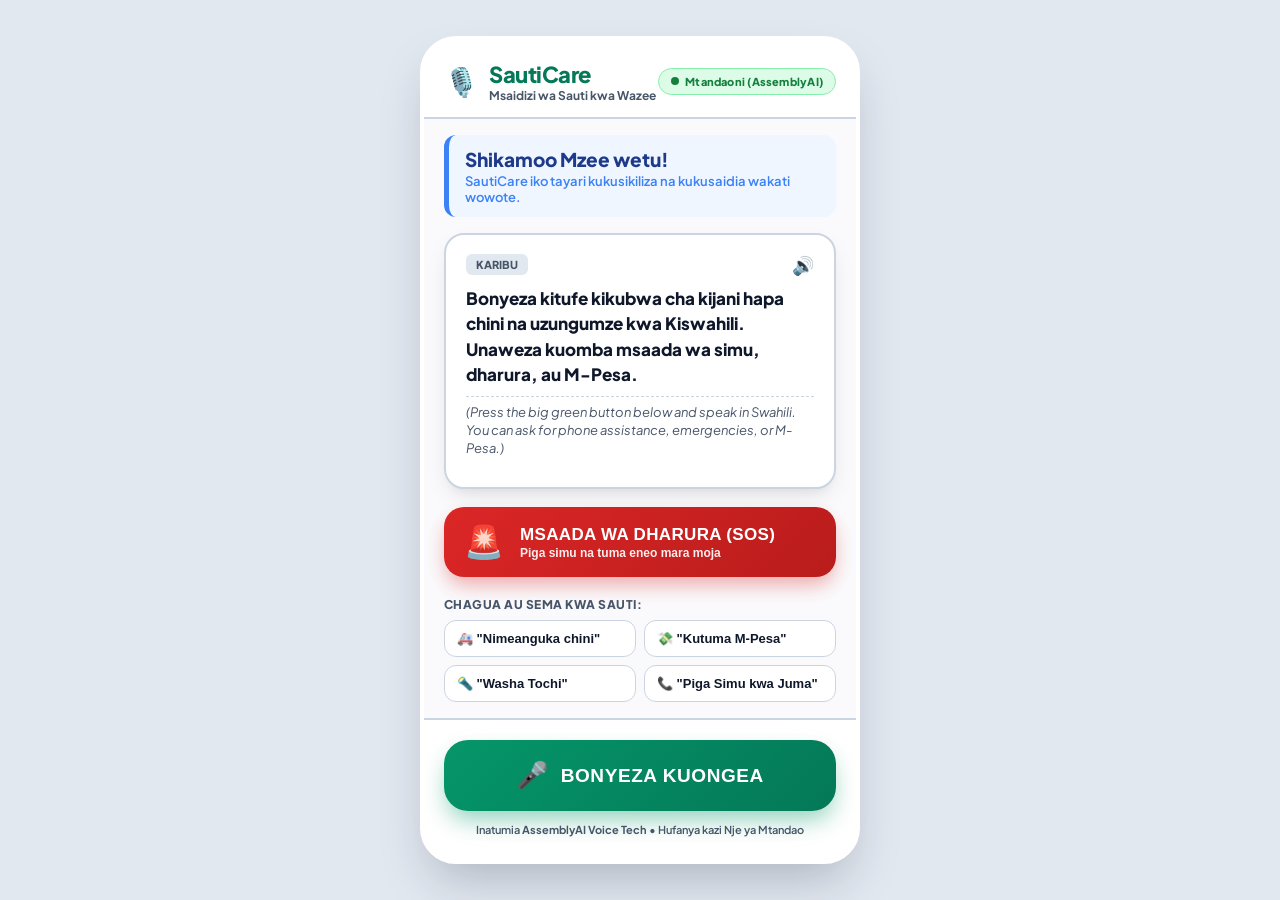
==== static/index.html @ 151bc354 "Initial commit: SautiCare Swahili Voice Assistant for African Elders (AssemblyAI Hackathon)" ====
<!DOCTYPE html>
<html lang="sw">
<head>
  <meta charset="UTF-8">
  <meta name="viewport" content="width=device-width, initial-scale=1.0, maximum-scale=1.0, user-scalable=no">
  <title>SautiCare - Msaidizi wa Wazee wa Sauti (Voice Assistant)</title>
  <link rel="stylesheet" href="/static/style.css">
  <link rel="preconnect" href="https://fonts.googleapis.com">
  <link rel="preconnect" href="https://fonts.gstatic.com" crossorigin>
  <link href="https://fonts.googleapis.com/css2?family=Plus+Jakarta+Sans:wght@500;700;800;900&display=swap" rel="stylesheet">
</head>
<body>
  <div class="phone-frame">
    <!-- Header with Connectivity Indicator -->
    <header class="app-header">
      <div class="brand">
        <span class="brand-icon">🎙️</span>
        <div>
          <h1 class="brand-title">SautiCare</h1>
          <p class="brand-subtitle">Msaidizi wa Sauti kwa Wazee</p>
        </div>
      </div>
      <div id="connectivity-badge" class="status-badge online">
        <span class="status-dot"></span>
        <span id="connectivity-text">Mtandaoni (AssemblyAI)</span>
      </div>
    </header>

    <!-- Main Live Screen Area -->
    <main class="app-content">
      <!-- Greeting / Status Banner -->
      <section class="elder-salutation">
        <h2 id="greeting-title">Shikamoo Mzee wetu!</h2>
        <p id="greeting-sub">SautiCare iko tayari kukusikiliza na kukusaidia wakati wowote.</p>
      </section>

      <!-- Visual Agent Response Card -->
      <section id="response-card" class="response-card welcome-card">
        <div class="card-header">
          <span id="card-badge" class="card-badge">KARIBU</span>
          <span id="speaker-indicator" class="speaker-icon">🔊</span>
        </div>
        <p id="swahili-reply" class="swahili-text">
          Bonyeza kitufe kikubwa cha kijani hapa chini na uzungumze kwa Kiswahili. Unaweza kuomba msaada wa simu, dharura, au M-Pesa.
        </p>
        <p id="english-sub" class="english-subtitle">
          (Press the big green button below and speak in Swahili. You can ask for phone assistance, emergencies, or M-Pesa.)
        </p>
        <div id="action-details" class="action-details"></div>
      </section>

      <!-- One-Tap Emergency Trigger -->
      <section class="emergency-section">
        <button id="btn-emergency-sos" class="btn-sos" aria-label="Bonyeza hapa kwa msaada wa haraka wa dharura">
          <span class="sos-icon">🚨</span>
          <div class="sos-text">
            <strong>MSAADA WA DHARURA (SOS)</strong>
            <small>Piga simu na tuma eneo mara moja</small>
          </div>
        </button>
      </section>

      <!-- Quick Demo Triggers (Designed for Ease of Demonstration) -->
      <section class="quick-scenarios">
        <div class="scenarios-title">Chagua au sema kwa sauti:</div>
        <div class="pills-grid">
          <button class="pill-btn" data-query="Nisaidie, nimeanguka chini naumwa">
            🚑 "Nimeanguka chini"
          </button>
          <button class="pill-btn" data-query="Nataka kutuma pesa kwa M-Pesa">
            💸 "Kutuma M-Pesa"
          </button>
          <button class="pill-btn" data-query="Washa tochi ya simu kuko giza">
            🔦 "Washa Tochi"
          </button>
          <button class="pill-btn" data-query="Piga simu kwa mwanangu Juma">
            📞 "Piga Simu kwa Juma"
          </button>
        </div>
      </section>
    </main>

    <!-- Bottom Giant Voice Control Bar -->
    <footer class="app-footer">
      <div id="waveform" class="waveform-container hidden">
        <div class="bar"></div><div class="bar"></div><div class="bar"></div>
        <div class="bar"></div><div class="bar"></div><div class="bar"></div>
        <div class="bar"></div><div class="bar"></div><div class="bar"></div>
      </div>

      <button id="btn-mic" class="btn-mic" aria-label="Bonyeza kuanza kuongea">
        <span class="mic-icon">🎤</span>
        <span id="mic-label">BONYEZA KUONGEA</span>
      </button>

      <div class="footer-hint">
        Inatumia <strong>AssemblyAI Voice Tech</strong> &bull; Hufanya kazi Nje ya Mtandao
      </div>
    </footer>
  </div>

  <script src="/static/app.js"></script>
</body>
</html>
---- static/style.css ----
:root {
  --primary: #059669; /* Trustworthy Emerald Green (M-Pesa / Health theme) */
  --primary-dark: #047857;
  --emergency: #DC2626; /* High-contrast Emergency Red */
  --emergency-dark: #B91C1C;
  --bg-dark: #0F172A;
  --surface: #FFFFFF;
  --surface-alt: #F1F5F9;
  --text-main: #0F172A;
  --text-muted: #475569;
  --border: #CBD5E1;
  --card-shadow: 0 10px 25px -5px rgba(0, 0, 0, 0.1), 0 8px 10px -6px rgba(0, 0, 0, 0.05);
}

* {
  box-sizing: border-box;
  margin: 0;
  padding: 0;
  -webkit-tap-highlight-color: transparent;
}

body {
  font-family: 'Plus Jakarta Sans', system-ui, -apple-system, sans-serif;
  background-color: #E2E8F0;
  color: var(--text-main);
  display: flex;
  justify-content: center;
  align-items: center;
  min-height: 100vh;
  padding: 12px;
}

/* Smartphone Container Frame */
.phone-frame {
  width: 100%;
  max-width: 440px;
  min-height: 92vh;
  background-color: #FAFAFC;
  border-radius: 36px;
  box-shadow: 0 25px 50px -12px rgba(15, 23, 42, 0.25);
  display: flex;
  flex-direction: column;
  overflow: hidden;
  border: 4px solid #FFFFFF;
}

/* Header */
.app-header {
  padding: 20px 20px 14px;
  background: #FFFFFF;
  border-bottom: 2px solid var(--border);
  display: flex;
  justify-content: space-between;
  align-items: center;
}

.brand {
  display: flex;
  align-items: center;
  gap: 10px;
}

.brand-icon {
  font-size: 28px;
}

.brand-title {
  font-size: 22px;
  font-weight: 900;
  letter-spacing: -0.02em;
  color: var(--primary-dark);
}

.brand-subtitle {
  font-size: 12px;
  font-weight: 700;
  color: var(--text-muted);
}

/* Status Badge */
.status-badge {
  display: inline-flex;
  align-items: center;
  gap: 6px;
  padding: 6px 12px;
  border-radius: 999px;
  font-size: 11px;
  font-weight: 800;
  letter-spacing: 0.02em;
}

.status-badge.online {
  background: #DCFCE7;
  color: #15803D;
  border: 1px solid #86EFAC;
}

.status-badge.offline {
  background: #FEF3C7;
  color: #B45309;
  border: 1px solid #FCD34D;
}

.status-dot {
  width: 8px;
  height: 8px;
  border-radius: 50%;
  background-color: currentColor;
  animation: pulse 2s infinite;
}

@keyframes pulse {
  0%, 100% { opacity: 1; transform: scale(1); }
  50% { opacity: 0.4; transform: scale(1.15); }
}

/* Main Content Area */
.app-content {
  flex: 1;
  padding: 16px 20px;
  display: flex;
  flex-direction: column;
  gap: 16px;
  overflow-y: auto;
}

/* Elder Salutation */
.elder-salutation {
  background: #EFF6FF;
  border-left: 5px solid #3B82F6;
  padding: 12px 16px;
  border-radius: 12px;
}

.elder-salutation h2 {
  font-size: 19px;
  font-weight: 900;
  color: #1E3A8A;
}

.elder-salutation p {
  font-size: 13px;
  font-weight: 600;
  color: #3B82F6;
  margin-top: 2px;
}

/* Dynamic Response Card */
.response-card {
  background: #FFFFFF;
  border-radius: 20px;
  padding: 18px 20px;
  border: 2px solid var(--border);
  box-shadow: var(--card-shadow);
  transition: all 0.3s ease;
}

.response-card.emergency-card {
  border-color: var(--emergency);
  background-color: #FEF2F2;
}

.response-card.mpesa-card {
  border-color: var(--primary);
  background-color: #F0FDF4;
}

.card-header {
  display: flex;
  justify-content: space-between;
  align-items: center;
  margin-bottom: 10px;
}

.card-badge {
  font-size: 11px;
  font-weight: 800;
  text-transform: uppercase;
  background: #E2E8F0;
  padding: 4px 10px;
  border-radius: 6px;
  color: var(--text-muted);
}

.speaker-icon {
  font-size: 18px;
  cursor: pointer;
}

.swahili-text {
  font-size: 17px;
  line-height: 1.5;
  font-weight: 800;
  color: var(--text-main);
  margin-bottom: 8px;
}

.english-subtitle {
  font-size: 13px;
  line-height: 1.4;
  color: var(--text-muted);
  font-style: italic;
  padding-top: 6px;
  border-top: 1px dashed #CBD5E1;
}

.action-details {
  margin-top: 12px;
}

.action-box {
  background: #F8FAFC;
  border: 1px solid #CBD5E1;
  border-radius: 12px;
  padding: 12px;
  font-size: 13px;
}

.action-box h4 {
  font-weight: 900;
  margin-bottom: 6px;
  color: var(--text-main);
}

.action-box ul {
  padding-left: 18px;
  margin: 6px 0;
}

.action-box li {
  margin-bottom: 4px;
}

/* SOS Emergency Button */
.emergency-section {
  margin-top: 2px;
}

.btn-sos {
  width: 100%;
  background: linear-gradient(135deg, var(--emergency) 0%, var(--emergency-dark) 100%);
  color: #FFFFFF;
  border: none;
  border-radius: 20px;
  padding: 16px 20px;
  display: flex;
  align-items: center;
  gap: 16px;
  cursor: pointer;
  box-shadow: 0 10px 20px -3px rgba(220, 38, 38, 0.4);
  transition: transform 0.15s ease, box-shadow 0.15s ease;
}

.btn-sos:hover, .btn-sos:active {
  transform: translateY(-2px);
  box-shadow: 0 14px 24px -3px rgba(220, 38, 38, 0.5);
}

.sos-icon {
  font-size: 32px;
}

.sos-text {
  text-align: left;
}

.sos-text strong {
  display: block;
  font-size: 17px;
  font-weight: 900;
  letter-spacing: 0.02em;
}

.sos-text small {
  font-size: 12px;
  opacity: 0.92;
  font-weight: 600;
}

/* Quick Scenarios */
.quick-scenarios {
  margin-top: 4px;
}

.scenarios-title {
  font-size: 12px;
  font-weight: 800;
  text-transform: uppercase;
  letter-spacing: 0.04em;
  color: var(--text-muted);
  margin-bottom: 8px;
}

.pills-grid {
  display: grid;
  grid-template-columns: 1fr 1fr;
  gap: 8px;
}

.pill-btn {
  background: #FFFFFF;
  border: 1.5px solid var(--border);
  padding: 10px 12px;
  border-radius: 12px;
  font-size: 13px;
  font-weight: 700;
  color: var(--text-main);
  text-align: left;
  cursor: pointer;
  transition: all 0.2s ease;
}

.pill-btn:hover {
  border-color: var(--primary);
  background-color: #F0FDF4;
}

/* Footer / Giant Microphone Button */
.app-footer {
  background: #FFFFFF;
  padding: 20px 20px 24px;
  border-top: 2px solid var(--border);
  display: flex;
  flex-direction: column;
  align-items: center;
  gap: 12px;
}

.btn-mic {
  width: 100%;
  background: linear-gradient(135deg, var(--primary) 0%, var(--primary-dark) 100%);
  color: #FFFFFF;
  border: none;
  border-radius: 24px;
  padding: 20px;
  font-size: 19px;
  font-weight: 900;
  letter-spacing: 0.03em;
  display: flex;
  align-items: center;
  justify-content: center;
  gap: 12px;
  cursor: pointer;
  box-shadow: 0 12px 25px -4px rgba(5, 150, 105, 0.45);
  transition: all 0.2s ease;
}

.btn-mic:hover {
  transform: translateY(-2px);
  box-shadow: 0 16px 28px -4px rgba(5, 150, 105, 0.55);
}

.btn-mic.listening {
  background: linear-gradient(135deg, #EF4444 0%, #DC2626 100%);
  box-shadow: 0 0 0 8px rgba(239, 68, 68, 0.25);
  animation: pulse-ring 1.5s infinite;
}

@keyframes pulse-ring {
  0% { box-shadow: 0 0 0 0 rgba(239, 68, 68, 0.5); }
  70% { box-shadow: 0 0 0 18px rgba(239, 68, 68, 0); }
  100% { box-shadow: 0 0 0 0 rgba(239, 68, 68, 0); }
}

.mic-icon {
  font-size: 26px;
}

.footer-hint {
  font-size: 11px;
  font-weight: 600;
  color: var(--text-muted);
  text-align: center;
}

/* Audio Waveform Animation */
.waveform-container {
  display: flex;
  align-items: center;
  gap: 4px;
  height: 24px;
}

.waveform-container.hidden {
  display: none;
}

.waveform-container .bar {
  width: 4px;
  height: 8px;
  background-color: var(--primary);
  border-radius: 4px;
  animation: wave 1s ease-in-out infinite;
}

.waveform-container .bar:nth-child(2) { animation-delay: 0.1s; }
.waveform-container .bar:nth-child(3) { animation-delay: 0.2s; }
.waveform-container .bar:nth-child(4) { animation-delay: 0.3s; }
.waveform-container .bar:nth-child(5) { animation-delay: 0.4s; }
.waveform-container .bar:nth-child(6) { animation-delay: 0.3s; }
.waveform-container .bar:nth-child(7) { animation-delay: 0.2s; }
.waveform-container .bar:nth-child(8) { animation-delay: 0.1s; }

@keyframes wave {
  0%, 100% { height: 6px; }
  50% { height: 24px; }
}
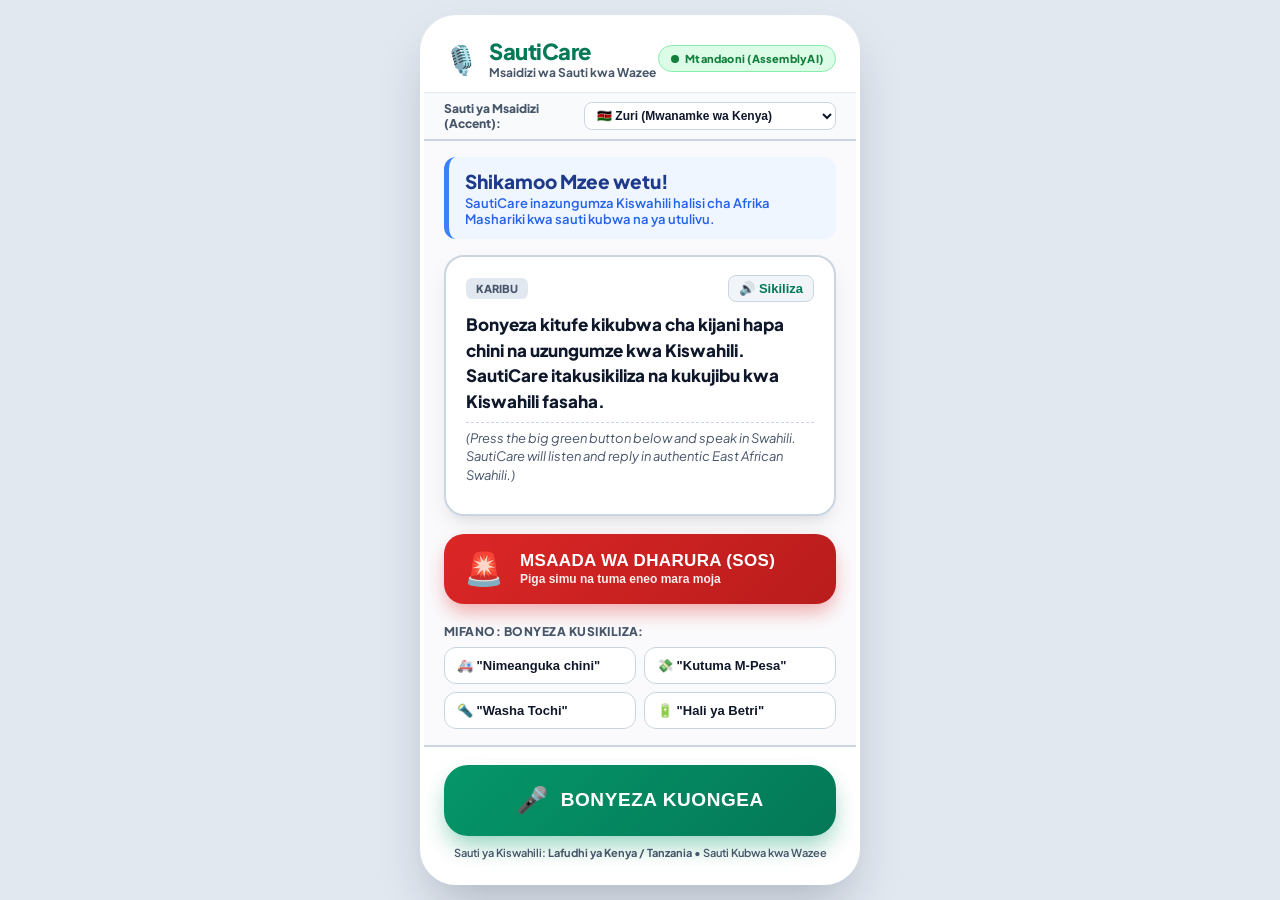
==== commit 5f595e10: "Enhance TTS: Add native Kenyan and Tanzanian neural voices with +35% volume boost for elders" ====
--- a/static/index.html
+++ b/static/index.html
@@ -26,25 +26,38 @@
       </div>
     </header>
 
+    <!-- Voice Selection Toolbar (Kenyan & Tanzanian Accents) -->
+    <div class="voice-toolbar">
+      <label for="voice-select" class="voice-label">Sauti ya Msaidizi (Accent):</label>
+      <select id="voice-select" class="voice-dropdown" aria-label="Chagua sauti ya Kiswahili">
+        <option value="sw-ke-zuri" selected>🇰🇪 Zuri (Mwanamke wa Kenya)</option>
+        <option value="sw-ke-rafiki">🇰🇪 Rafiki (Mwanaume wa Kenya)</option>
+        <option value="sw-tz-daudi">🇹🇿 Daudi (Mwanaume wa Tanzania)</option>
+        <option value="sw-tz-rehema">🇹🇿 Rehema (Mwanamke wa Tanzania)</option>
+      </select>
+    </div>
+
     <!-- Main Live Screen Area -->
     <main class="app-content">
       <!-- Greeting / Status Banner -->
       <section class="elder-salutation">
         <h2 id="greeting-title">Shikamoo Mzee wetu!</h2>
-        <p id="greeting-sub">SautiCare iko tayari kukusikiliza na kukusaidia wakati wowote.</p>
+        <p id="greeting-sub">SautiCare inazungumza Kiswahili halisi cha Afrika Mashariki kwa sauti kubwa na ya utulivu.</p>
       </section>
 
       <!-- Visual Agent Response Card -->
       <section id="response-card" class="response-card welcome-card">
         <div class="card-header">
           <span id="card-badge" class="card-badge">KARIBU</span>
-          <span id="speaker-indicator" class="speaker-icon">🔊</span>
+          <button id="btn-replay-audio" class="speaker-btn" title="Sikiliza Tena kwa Sauti Kubwa" aria-label="Sikiliza tena">
+            🔊 <span class="speaker-label">Sikiliza</span>
+          </button>
         </div>
         <p id="swahili-reply" class="swahili-text">
-          Bonyeza kitufe kikubwa cha kijani hapa chini na uzungumze kwa Kiswahili. Unaweza kuomba msaada wa simu, dharura, au M-Pesa.
+          Bonyeza kitufe kikubwa cha kijani hapa chini na uzungumze kwa Kiswahili. SautiCare itakusikiliza na kukujibu kwa Kiswahili fasaha.
         </p>
         <p id="english-sub" class="english-subtitle">
-          (Press the big green button below and speak in Swahili. You can ask for phone assistance, emergencies, or M-Pesa.)
+          (Press the big green button below and speak in Swahili. SautiCare will listen and reply in authentic East African Swahili.)
         </p>
         <div id="action-details" class="action-details"></div>
       </section>
@@ -62,7 +75,7 @@
 
       <!-- Quick Demo Triggers (Designed for Ease of Demonstration) -->
       <section class="quick-scenarios">
-        <div class="scenarios-title">Chagua au sema kwa sauti:</div>
+        <div class="scenarios-title">Mifano: Bonyeza kusikiliza:</div>
         <div class="pills-grid">
           <button class="pill-btn" data-query="Nisaidie, nimeanguka chini naumwa">
             🚑 "Nimeanguka chini"
@@ -73,8 +86,8 @@
           <button class="pill-btn" data-query="Washa tochi ya simu kuko giza">
             🔦 "Washa Tochi"
           </button>
-          <button class="pill-btn" data-query="Piga simu kwa mwanangu Juma">
-            📞 "Piga Simu kwa Juma"
+          <button class="pill-btn" data-query="Betri ya simu ikoje leo?">
+            🔋 "Hali ya Betri"
           </button>
         </div>
       </section>
@@ -94,11 +107,12 @@
       </button>
 
       <div class="footer-hint">
-        Inatumia <strong>AssemblyAI Voice Tech</strong> &bull; Hufanya kazi Nje ya Mtandao
+        Sauti ya Kiswahili: <strong>Lafudhi ya Kenya / Tanzania</strong> &bull; Sauti Kubwa kwa Wazee
       </div>
     </footer>
   </div>
 
+  <audio id="native-audio-player" preload="auto"></audio>
   <script src="/static/app.js"></script>
 </body>
 </html>
--- a/static/style.css
+++ b/static/style.css
@@ -34,7 +34,7 @@
 .phone-frame {
   width: 100%;
   max-width: 440px;
-  min-height: 92vh;
+  min-height: 94vh;
   background-color: #FAFAFC;
   border-radius: 36px;
   box-shadow: 0 25px 50px -12px rgba(15, 23, 42, 0.25);
@@ -46,9 +46,8 @@
 
 /* Header */
 .app-header {
-  padding: 20px 20px 14px;
+  padding: 18px 20px 12px;
   background: #FFFFFF;
-  border-bottom: 2px solid var(--border);
   display: flex;
   justify-content: space-between;
   align-items: center;
@@ -75,6 +74,40 @@
   font-size: 12px;
   font-weight: 700;
   color: var(--text-muted);
+}
+
+/* Voice Toolbar */
+.voice-toolbar {
+  background: #F8FAFC;
+  padding: 8px 20px;
+  border-top: 1px solid #E2E8F0;
+  border-bottom: 2px solid var(--border);
+  display: flex;
+  align-items: center;
+  justify-content: space-between;
+  gap: 8px;
+}
+
+.voice-label {
+  font-size: 12px;
+  font-weight: 800;
+  color: var(--text-muted);
+}
+
+.voice-dropdown {
+  background: #FFFFFF;
+  border: 1.5px solid var(--border);
+  border-radius: 8px;
+  padding: 5px 8px;
+  font-size: 12px;
+  font-weight: 700;
+  color: var(--text-main);
+  outline: none;
+  cursor: pointer;
+}
+
+.voice-dropdown:focus {
+  border-color: var(--primary);
 }
 
 /* Status Badge */
@@ -141,7 +174,7 @@
 .elder-salutation p {
   font-size: 13px;
   font-weight: 600;
-  color: #3B82F6;
+  color: #2563EB;
   margin-top: 2px;
 }
 
@@ -182,9 +215,24 @@
   color: var(--text-muted);
 }
 
-.speaker-icon {
-  font-size: 18px;
+.speaker-btn {
+  background: #F1F5F9;
+  border: 1.5px solid var(--border);
+  padding: 5px 10px;
+  border-radius: 8px;
+  font-size: 13px;
+  font-weight: 800;
+  color: var(--primary-dark);
+  display: inline-flex;
+  align-items: center;
+  gap: 4px;
   cursor: pointer;
+  transition: all 0.2s ease;
+}
+
+.speaker-btn:hover {
+  background: #DCFCE7;
+  border-color: var(--primary);
 }
 
 .swahili-text {
@@ -318,12 +366,12 @@
 /* Footer / Giant Microphone Button */
 .app-footer {
   background: #FFFFFF;
-  padding: 20px 20px 24px;
+  padding: 18px 20px 22px;
   border-top: 2px solid var(--border);
   display: flex;
   flex-direction: column;
   align-items: center;
-  gap: 12px;
+  gap: 10px;
 }
 
 .btn-mic {
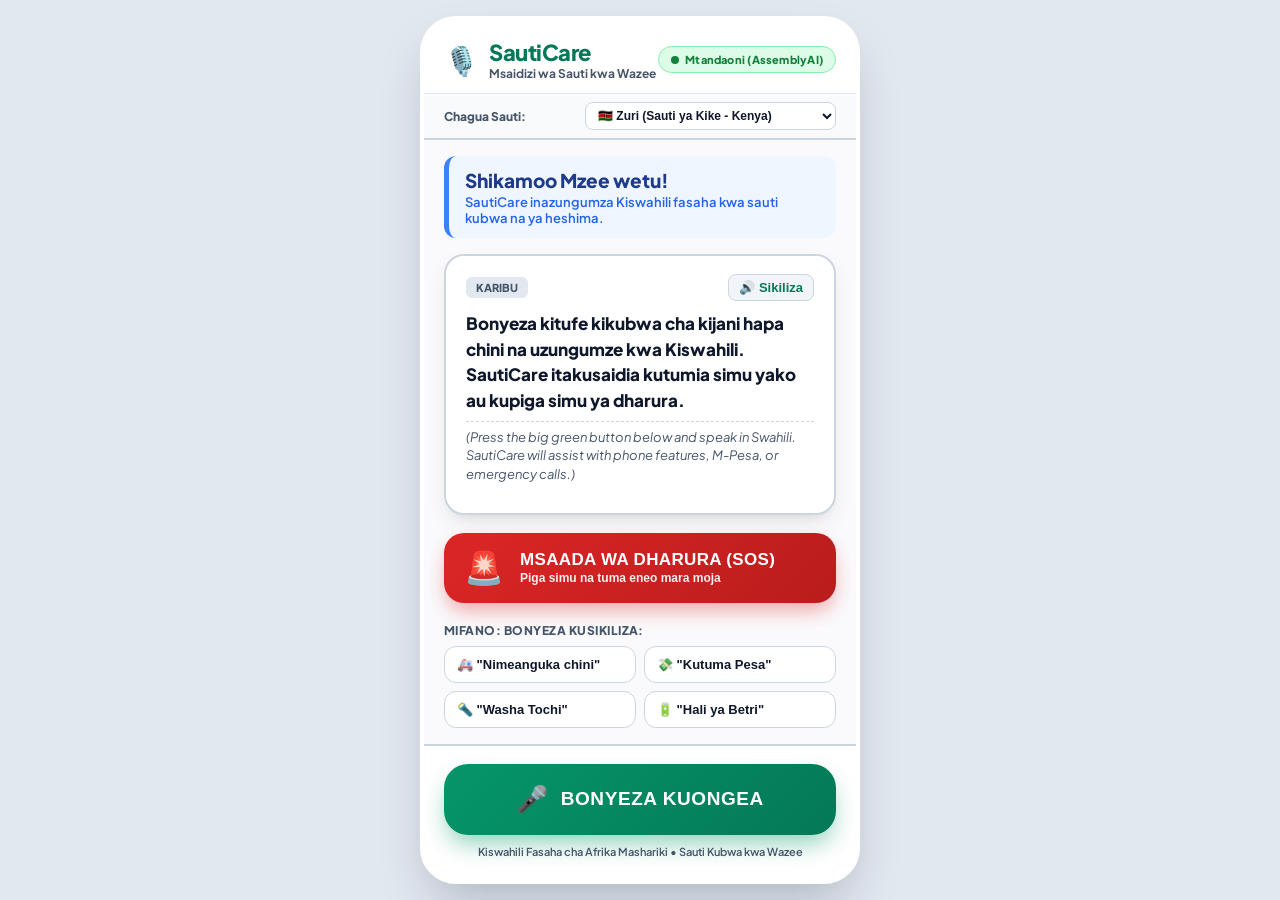
==== commit 385058ea: "Fix Swahili pronunciation: pure East African accents, remove English labels from TTS, boost volume" ====
--- a/static/index.html
+++ b/static/index.html
@@ -3,7 +3,7 @@
 <head>
   <meta charset="UTF-8">
   <meta name="viewport" content="width=device-width, initial-scale=1.0, maximum-scale=1.0, user-scalable=no">
-  <title>SautiCare - Msaidizi wa Wazee wa Sauti (Voice Assistant)</title>
+  <title>SautiCare - Msaidizi wa Wazee wa Sauti</title>
   <link rel="stylesheet" href="/static/style.css">
   <link rel="preconnect" href="https://fonts.googleapis.com">
   <link rel="preconnect" href="https://fonts.gstatic.com" crossorigin>
@@ -26,14 +26,14 @@
       </div>
     </header>
 
-    <!-- Voice Selection Toolbar (Kenyan & Tanzanian Accents) -->
+    <!-- Voice Selection Toolbar (Pure Swahili - Zero English) -->
     <div class="voice-toolbar">
-      <label for="voice-select" class="voice-label">Sauti ya Msaidizi (Accent):</label>
+      <label for="voice-select" class="voice-label">Chagua Sauti:</label>
       <select id="voice-select" class="voice-dropdown" aria-label="Chagua sauti ya Kiswahili">
-        <option value="sw-ke-zuri" selected>🇰🇪 Zuri (Mwanamke wa Kenya)</option>
-        <option value="sw-ke-rafiki">🇰🇪 Rafiki (Mwanaume wa Kenya)</option>
-        <option value="sw-tz-daudi">🇹🇿 Daudi (Mwanaume wa Tanzania)</option>
-        <option value="sw-tz-rehema">🇹🇿 Rehema (Mwanamke wa Tanzania)</option>
+        <option value="sw-ke-zuri" selected>🇰🇪 Zuri (Sauti ya Kike - Kenya)</option>
+        <option value="sw-ke-rafiki">🇰🇪 Rafiki (Sauti ya Kiume - Kenya)</option>
+        <option value="sw-tz-daudi">🇹🇿 Daudi (Sauti ya Kiume - Tanzania)</option>
+        <option value="sw-tz-rehema">🇹🇿 Rehema (Sauti ya Kike - Tanzania)</option>
       </select>
     </div>
 
@@ -42,7 +42,7 @@
       <!-- Greeting / Status Banner -->
       <section class="elder-salutation">
         <h2 id="greeting-title">Shikamoo Mzee wetu!</h2>
-        <p id="greeting-sub">SautiCare inazungumza Kiswahili halisi cha Afrika Mashariki kwa sauti kubwa na ya utulivu.</p>
+        <p id="greeting-sub">SautiCare inazungumza Kiswahili fasaha kwa sauti kubwa na ya heshima.</p>
       </section>
 
       <!-- Visual Agent Response Card -->
@@ -54,10 +54,10 @@
           </button>
         </div>
         <p id="swahili-reply" class="swahili-text">
-          Bonyeza kitufe kikubwa cha kijani hapa chini na uzungumze kwa Kiswahili. SautiCare itakusikiliza na kukujibu kwa Kiswahili fasaha.
+          Bonyeza kitufe kikubwa cha kijani hapa chini na uzungumze kwa Kiswahili. SautiCare itakusaidia kutumia simu yako au kupiga simu ya dharura.
         </p>
         <p id="english-sub" class="english-subtitle">
-          (Press the big green button below and speak in Swahili. SautiCare will listen and reply in authentic East African Swahili.)
+          (Press the big green button below and speak in Swahili. SautiCare will assist with phone features, M-Pesa, or emergency calls.)
         </p>
         <div id="action-details" class="action-details"></div>
       </section>
@@ -81,7 +81,7 @@
             🚑 "Nimeanguka chini"
           </button>
           <button class="pill-btn" data-query="Nataka kutuma pesa kwa M-Pesa">
-            💸 "Kutuma M-Pesa"
+            💸 "Kutuma Pesa"
           </button>
           <button class="pill-btn" data-query="Washa tochi ya simu kuko giza">
             🔦 "Washa Tochi"
@@ -107,7 +107,7 @@
       </button>
 
       <div class="footer-hint">
-        Sauti ya Kiswahili: <strong>Lafudhi ya Kenya / Tanzania</strong> &bull; Sauti Kubwa kwa Wazee
+        Kiswahili Fasaha cha Afrika Mashariki &bull; Sauti Kubwa kwa Wazee
       </div>
     </footer>
   </div>
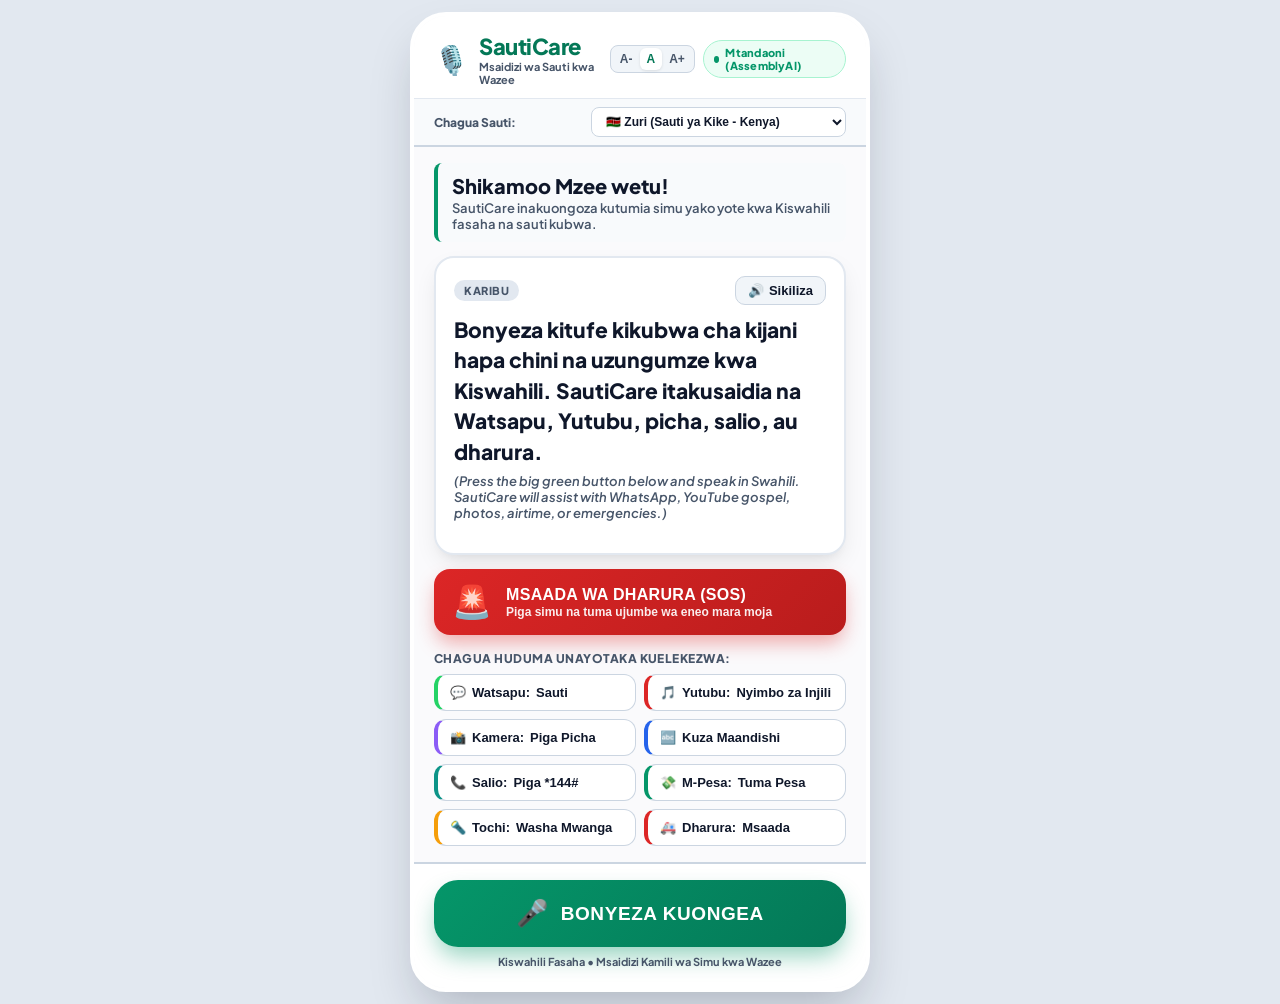
==== commit d6ba8364: "Expand SautiCare to Universal Smartphone Navigator: WhatsApp, YouTube Gospel, Camera, Settings font " ====
--- a/static/index.html
+++ b/static/index.html
@@ -10,8 +10,8 @@
   <link href="https://fonts.googleapis.com/css2?family=Plus+Jakarta+Sans:wght@500;700;800;900&display=swap" rel="stylesheet">
 </head>
 <body>
-  <div class="phone-frame">
-    <!-- Header with Connectivity Indicator -->
+  <div id="phone-container" class="phone-frame">
+    <!-- Header with Connectivity Indicator & Text Size Controller -->
     <header class="app-header">
       <div class="brand">
         <span class="brand-icon">🎙️</span>
@@ -20,9 +20,17 @@
           <p class="brand-subtitle">Msaidizi wa Sauti kwa Wazee</p>
         </div>
       </div>
-      <div id="connectivity-badge" class="status-badge online">
-        <span class="status-dot"></span>
-        <span id="connectivity-text">Mtandaoni (AssemblyAI)</span>
+      <div class="header-right">
+        <!-- Font Size Accessibility Switcher for Older Eyes -->
+        <div class="font-zoom-ctrl" title="Ukubwa wa Maandishi">
+          <button id="font-decrease" class="btn-font-zoom" aria-label="Punguza maandishi">A-</button>
+          <button id="font-default" class="btn-font-zoom active" aria-label="Maandishi ya kawaida">A</button>
+          <button id="font-increase" class="btn-font-zoom" aria-label="Kuza maandishi">A+</button>
+        </div>
+        <div id="connectivity-badge" class="status-badge online">
+          <span class="status-dot"></span>
+          <span id="connectivity-text">Mtandaoni</span>
+        </div>
       </div>
     </header>
 
@@ -42,7 +50,7 @@
       <!-- Greeting / Status Banner -->
       <section class="elder-salutation">
         <h2 id="greeting-title">Shikamoo Mzee wetu!</h2>
-        <p id="greeting-sub">SautiCare inazungumza Kiswahili fasaha kwa sauti kubwa na ya heshima.</p>
+        <p id="greeting-sub">SautiCare inakuongoza kutumia simu yako yote kwa Kiswahili fasaha na sauti kubwa.</p>
       </section>
 
       <!-- Visual Agent Response Card -->
@@ -54,10 +62,10 @@
           </button>
         </div>
         <p id="swahili-reply" class="swahili-text">
-          Bonyeza kitufe kikubwa cha kijani hapa chini na uzungumze kwa Kiswahili. SautiCare itakusaidia kutumia simu yako au kupiga simu ya dharura.
+          Bonyeza kitufe kikubwa cha kijani hapa chini na uzungumze kwa Kiswahili. SautiCare itakusaidia na Watsapu, Yutubu, picha, salio, au dharura.
         </p>
         <p id="english-sub" class="english-subtitle">
-          (Press the big green button below and speak in Swahili. SautiCare will assist with phone features, M-Pesa, or emergency calls.)
+          (Press the big green button below and speak in Swahili. SautiCare will assist with WhatsApp, YouTube gospel, photos, airtime, or emergencies.)
         </p>
         <div id="action-details" class="action-details"></div>
       </section>
@@ -68,26 +76,38 @@
           <span class="sos-icon">🚨</span>
           <div class="sos-text">
             <strong>MSAADA WA DHARURA (SOS)</strong>
-            <small>Piga simu na tuma eneo mara moja</small>
+            <small>Piga simu na tuma ujumbe wa eneo mara moja</small>
           </div>
         </button>
       </section>
 
-      <!-- Quick Demo Triggers (Designed for Ease of Demonstration) -->
+      <!-- Everyday Smartphone Features (Grouped for African Elders) -->
       <section class="quick-scenarios">
-        <div class="scenarios-title">Mifano: Bonyeza kusikiliza:</div>
+        <div class="scenarios-title">Chagua huduma unayotaka kuelekezwa:</div>
         <div class="pills-grid">
-          <button class="pill-btn" data-query="Nisaidie, nimeanguka chini naumwa">
-            🚑 "Nimeanguka chini"
+          <button class="pill-btn app-pill-wa" data-query="Nataka kutuma ujumbe wa sauti kwa Watsapu">
+            💬 <strong>Watsapu:</strong> Sauti
           </button>
-          <button class="pill-btn" data-query="Nataka kutuma pesa kwa M-Pesa">
-            💸 "Kutuma Pesa"
+          <button class="pill-btn app-pill-yt" data-query="Fungua nyimbo za injili kwenye Yutubu">
+            🎵 <strong>Yutubu:</strong> Nyimbo za Injili
           </button>
-          <button class="pill-btn" data-query="Washa tochi ya simu kuko giza">
-            🔦 "Washa Tochi"
+          <button class="pill-btn app-pill-cam" data-query="Nataka kupiga picha ya wajukuu">
+            📸 <strong>Kamera:</strong> Piga Picha
           </button>
-          <button class="pill-btn" data-query="Betri ya simu ikoje leo?">
-            🔋 "Hali ya Betri"
+          <button class="pill-btn app-pill-set" data-query="Maandishi ni madogo, ongeza ukubwa wa maandishi">
+            🔤 <strong>Kuza Maandishi</strong>
+          </button>
+          <button class="pill-btn app-pill-bal" data-query="Salio langu la simu limebaki ngapi">
+            📞 <strong>Salio:</strong> Piga *144#
+          </button>
+          <button class="pill-btn app-pill-mpesa" data-query="Nataka kutuma pesa kwa M-Pesa">
+            💸 <strong>M-Pesa:</strong> Tuma Pesa
+          </button>
+          <button class="pill-btn app-pill-torch" data-query="Washa tochi ya simu kuko giza">
+            🔦 <strong>Tochi:</strong> Washa Mwanga
+          </button>
+          <button class="pill-btn app-pill-sos" data-query="Nisaidie nimeanguka chini naumwa">
+            🚑 <strong>Dharura:</strong> Msaada
           </button>
         </div>
       </section>
@@ -107,7 +127,7 @@
       </button>
 
       <div class="footer-hint">
-        Kiswahili Fasaha cha Afrika Mashariki &bull; Sauti Kubwa kwa Wazee
+        Kiswahili Fasaha &bull; Msaidizi Kamili wa Simu kwa Wazee
       </div>
     </footer>
   </div>
--- a/static/style.css
+++ b/static/style.css
@@ -10,6 +10,13 @@
   --text-muted: #475569;
   --border: #CBD5E1;
   --card-shadow: 0 10px 25px -5px rgba(0, 0, 0, 0.1), 0 8px 10px -6px rgba(0, 0, 0, 0.05);
+
+  /* App Themes */
+  --color-wa: #25D366;
+  --color-yt: #DC2626;
+  --color-cam: #8B5CF6;
+  --color-set: #2563EB;
+  --color-bal: #0D9488;
 }
 
 * {
@@ -33,7 +40,7 @@
 /* Smartphone Container Frame */
 .phone-frame {
   width: 100%;
-  max-width: 440px;
+  max-width: 460px;
   min-height: 94vh;
   background-color: #FAFAFC;
   border-radius: 36px;
@@ -42,15 +49,46 @@
   flex-direction: column;
   overflow: hidden;
   border: 4px solid #FFFFFF;
+  transition: all 0.2s ease;
+}
+
+/* Elder Accessibility Font Scaling */
+.phone-frame.font-large .swahili-text {
+  font-size: 26px !important;
+  line-height: 1.5 !important;
+}
+.phone-frame.font-large .english-subtitle {
+  font-size: 16px !important;
+}
+.phone-frame.font-large .elder-salutation h2 {
+  font-size: 26px !important;
+}
+.phone-frame.font-large .action-box {
+  font-size: 17px !important;
+}
+
+.phone-frame.font-xlarge .swahili-text {
+  font-size: 30px !important;
+  line-height: 1.55 !important;
+}
+.phone-frame.font-xlarge .english-subtitle {
+  font-size: 18px !important;
+}
+.phone-frame.font-xlarge .elder-salutation h2 {
+  font-size: 30px !important;
+}
+.phone-frame.font-xlarge .action-box {
+  font-size: 19px !important;
 }
 
 /* Header */
 .app-header {
-  padding: 18px 20px 12px;
+  padding: 16px 20px 12px;
   background: #FFFFFF;
   display: flex;
   justify-content: space-between;
   align-items: center;
+  border-bottom: 1px solid #E2E8F0;
 }
 
 .brand {
@@ -71,16 +109,78 @@
 }
 
 .brand-subtitle {
+  font-size: 11px;
+  font-weight: 700;
+  color: var(--text-muted);
+}
+
+.header-right {
+  display: flex;
+  align-items: center;
+  gap: 8px;
+}
+
+/* Accessibility Font Switcher */
+.font-zoom-ctrl {
+  display: flex;
+  background: #F1F5F9;
+  border-radius: 8px;
+  padding: 2px;
+  border: 1px solid var(--border);
+}
+
+.btn-font-zoom {
+  border: none;
+  background: transparent;
+  padding: 4px 7px;
   font-size: 12px;
-  font-weight: 700;
-  color: var(--text-muted);
-}
-
-/* Voice Toolbar */
+  font-weight: 800;
+  color: var(--text-muted);
+  border-radius: 6px;
+  cursor: pointer;
+}
+
+.btn-font-zoom.active {
+  background: #FFFFFF;
+  color: var(--primary-dark);
+  box-shadow: 0 1px 3px rgba(0,0,0,0.1);
+}
+
+/* Connectivity Status Badge */
+.status-badge {
+  display: flex;
+  align-items: center;
+  gap: 6px;
+  padding: 5px 10px;
+  border-radius: 20px;
+  font-size: 11px;
+  font-weight: 800;
+  letter-spacing: 0.02em;
+}
+
+.status-badge.online {
+  background-color: #ECFDF5;
+  color: var(--primary);
+  border: 1px solid #A7F3D0;
+}
+
+.status-badge.offline {
+  background-color: #FEF2F2;
+  color: var(--emergency);
+  border: 1px solid #FECACA;
+}
+
+.status-dot {
+  width: 7px;
+  height: 7px;
+  border-radius: 50%;
+  background-color: currentColor;
+}
+
+/* Voice Selection Toolbar */
 .voice-toolbar {
   background: #F8FAFC;
   padding: 8px 20px;
-  border-top: 1px solid #E2E8F0;
   border-bottom: 2px solid var(--border);
   display: flex;
   align-items: center;
@@ -98,53 +198,17 @@
   background: #FFFFFF;
   border: 1.5px solid var(--border);
   border-radius: 8px;
-  padding: 5px 8px;
+  padding: 6px 10px;
   font-size: 12px;
   font-weight: 700;
   color: var(--text-main);
   outline: none;
   cursor: pointer;
+  max-width: 270px;
 }
 
 .voice-dropdown:focus {
   border-color: var(--primary);
-}
-
-/* Status Badge */
-.status-badge {
-  display: inline-flex;
-  align-items: center;
-  gap: 6px;
-  padding: 6px 12px;
-  border-radius: 999px;
-  font-size: 11px;
-  font-weight: 800;
-  letter-spacing: 0.02em;
-}
-
-.status-badge.online {
-  background: #DCFCE7;
-  color: #15803D;
-  border: 1px solid #86EFAC;
-}
-
-.status-badge.offline {
-  background: #FEF3C7;
-  color: #B45309;
-  border: 1px solid #FCD34D;
-}
-
-.status-dot {
-  width: 8px;
-  height: 8px;
-  border-radius: 50%;
-  background-color: currentColor;
-  animation: pulse 2s infinite;
-}
-
-@keyframes pulse {
-  0%, 100% { opacity: 1; transform: scale(1); }
-  50% { opacity: 0.4; transform: scale(1.15); }
 }
 
 /* Main Content Area */
@@ -153,28 +217,28 @@
   padding: 16px 20px;
   display: flex;
   flex-direction: column;
-  gap: 16px;
+  gap: 14px;
   overflow-y: auto;
 }
 
 /* Elder Salutation */
 .elder-salutation {
-  background: #EFF6FF;
-  border-left: 5px solid #3B82F6;
-  padding: 12px 16px;
-  border-radius: 12px;
+  background: #F8FAFC;
+  border-left: 4px solid var(--primary);
+  padding: 10px 14px;
+  border-radius: 8px;
 }
 
 .elder-salutation h2 {
-  font-size: 19px;
-  font-weight: 900;
-  color: #1E3A8A;
+  font-size: 20px;
+  font-weight: 800;
+  color: var(--text-main);
 }
 
 .elder-salutation p {
   font-size: 13px;
   font-weight: 600;
-  color: #2563EB;
+  color: var(--text-muted);
   margin-top: 2px;
 }
 
@@ -182,20 +246,49 @@
 .response-card {
   background: #FFFFFF;
   border-radius: 20px;
-  padding: 18px 20px;
+  padding: 18px;
+  box-shadow: var(--card-shadow);
   border: 2px solid var(--border);
-  box-shadow: var(--card-shadow);
   transition: all 0.3s ease;
+}
+
+.response-card.welcome-card {
+  border-color: #E2E8F0;
 }
 
 .response-card.emergency-card {
   border-color: var(--emergency);
-  background-color: #FEF2F2;
+  background: #FEF2F2;
+}
+
+.response-card.card-whatsapp {
+  border-color: var(--color-wa);
+  background: #F0FDF4;
+}
+
+.response-card.card-youtube {
+  border-color: var(--color-yt);
+  background: #FEF2F2;
+}
+
+.response-card.card-camera {
+  border-color: var(--color-cam);
+  background: #FAF5FF;
+}
+
+.response-card.card-settings {
+  border-color: var(--color-set);
+  background: #EFF6FF;
+}
+
+.response-card.card-airtime {
+  border-color: var(--color-bal);
+  background: #F0FDFA;
 }
 
 .response-card.mpesa-card {
   border-color: var(--primary);
-  background-color: #F0FDF4;
+  background: #F0FDF4;
 }
 
 .card-header {
@@ -207,96 +300,189 @@
 
 .card-badge {
   font-size: 11px;
-  font-weight: 800;
+  font-weight: 900;
+  padding: 4px 10px;
+  border-radius: 12px;
+  background: #E2E8F0;
+  color: var(--text-muted);
+  letter-spacing: 0.05em;
   text-transform: uppercase;
-  background: #E2E8F0;
-  padding: 4px 10px;
-  border-radius: 6px;
-  color: var(--text-muted);
 }
 
 .speaker-btn {
   background: #F1F5F9;
-  border: 1.5px solid var(--border);
-  padding: 5px 10px;
-  border-radius: 8px;
+  border: 1px solid var(--border);
+  border-radius: 10px;
+  padding: 6px 12px;
   font-size: 13px;
   font-weight: 800;
-  color: var(--primary-dark);
-  display: inline-flex;
-  align-items: center;
-  gap: 4px;
+  color: var(--text-main);
   cursor: pointer;
-  transition: all 0.2s ease;
+  display: flex;
+  align-items: center;
+  gap: 5px;
+  transition: all 0.2s;
 }
 
 .speaker-btn:hover {
-  background: #DCFCE7;
-  border-color: var(--primary);
+  background: #E2E8F0;
+  transform: scale(1.03);
 }
 
 .swahili-text {
-  font-size: 17px;
-  line-height: 1.5;
-  font-weight: 800;
-  color: var(--text-main);
-  margin-bottom: 8px;
+  font-size: 21px;
+  font-weight: 800;
+  line-height: 1.45;
+  color: var(--text-main);
 }
 
 .english-subtitle {
   font-size: 13px;
+  font-weight: 600;
+  color: var(--text-muted);
+  margin-top: 6px;
+  font-style: italic;
+}
+
+/* Action Box Styling */
+.action-details {
+  margin-top: 14px;
+}
+
+.action-box {
+  background: #FFFFFF;
+  border-radius: 14px;
+  padding: 14px;
+  border: 1.5px solid var(--border);
+  font-size: 14px;
+}
+
+.action-box h4 {
+  font-size: 15px;
+  font-weight: 900;
+  margin-bottom: 8px;
+  color: var(--text-main);
+  display: flex;
+  align-items: center;
+  gap: 6px;
+}
+
+.step-list {
+  list-style: none;
+  display: flex;
+  flex-direction: column;
+  gap: 6px;
+  margin-top: 6px;
+}
+
+.step-item {
+  display: flex;
+  align-items: flex-start;
+  gap: 8px;
   line-height: 1.4;
-  color: var(--text-muted);
-  font-style: italic;
-  padding-top: 6px;
-  border-top: 1px dashed #CBD5E1;
-}
-
-.action-details {
+  font-weight: 700;
+  color: var(--text-main);
+}
+
+.step-num {
+  display: inline-flex;
+  align-items: center;
+  justify-content: center;
+  min-width: 22px;
+  height: 22px;
+  border-radius: 50%;
+  background: var(--text-main);
+  color: #FFFFFF;
+  font-size: 11px;
+  font-weight: 900;
+  margin-top: 2px;
+}
+
+/* Interactive Action Buttons inside Cards */
+.btn-card-action {
+  display: inline-flex;
+  align-items: center;
+  justify-content: center;
+  gap: 8px;
+  width: 100%;
   margin-top: 12px;
-}
-
-.action-box {
+  padding: 12px 16px;
+  border-radius: 12px;
+  font-size: 15px;
+  font-weight: 800;
+  color: #FFFFFF;
+  text-decoration: none;
+  border: none;
+  cursor: pointer;
+  box-shadow: 0 4px 10px rgba(0,0,0,0.15);
+  transition: transform 0.2s;
+}
+
+.btn-card-action:hover {
+  transform: translateY(-2px);
+}
+
+.btn-action-wa {
+  background: #25D366;
+}
+
+.btn-action-yt {
+  background: #DC2626;
+}
+
+.btn-action-bal {
+  background: #0D9488;
+}
+
+.btn-action-mpesa {
+  background: #059669;
+}
+
+.btn-action-settings {
+  background: #2563EB;
+}
+
+.action-options {
+  display: flex;
+  flex-direction: column;
+  gap: 8px;
+  margin-top: 10px;
+}
+
+.option-link {
   background: #F8FAFC;
-  border: 1px solid #CBD5E1;
-  border-radius: 12px;
-  padding: 12px;
+  border: 1.5px solid var(--border);
+  padding: 10px 12px;
+  border-radius: 10px;
   font-size: 13px;
-}
-
-.action-box h4 {
-  font-weight: 900;
-  margin-bottom: 6px;
-  color: var(--text-main);
-}
-
-.action-box ul {
-  padding-left: 18px;
-  margin: 6px 0;
-}
-
-.action-box li {
-  margin-bottom: 4px;
-}
-
-/* SOS Emergency Button */
-.emergency-section {
-  margin-top: 2px;
-}
-
+  font-weight: 700;
+  color: var(--text-main);
+  text-decoration: none;
+  display: flex;
+  align-items: center;
+  justify-content: space-between;
+  transition: background 0.2s;
+}
+
+.option-link:hover {
+  background: #EFF6FF;
+  border-color: #93C5FD;
+}
+
+/* One-Tap Emergency Button */
 .btn-sos {
   width: 100%;
   background: linear-gradient(135deg, var(--emergency) 0%, var(--emergency-dark) 100%);
   color: #FFFFFF;
   border: none;
-  border-radius: 20px;
-  padding: 16px 20px;
-  display: flex;
-  align-items: center;
-  gap: 16px;
+  border-radius: 16px;
+  padding: 14px 18px;
+  display: flex;
+  align-items: center;
+  gap: 14px;
   cursor: pointer;
   box-shadow: 0 10px 20px -3px rgba(220, 38, 38, 0.4);
-  transition: transform 0.15s ease, box-shadow 0.15s ease;
+  transition: all 0.2s ease;
 }
 
 .btn-sos:hover, .btn-sos:active {
@@ -314,7 +500,7 @@
 
 .sos-text strong {
   display: block;
-  font-size: 17px;
+  font-size: 16px;
   font-weight: 900;
   letter-spacing: 0.02em;
 }
@@ -325,9 +511,9 @@
   font-weight: 600;
 }
 
-/* Quick Scenarios */
+/* Quick Scenarios Grid */
 .quick-scenarios {
-  margin-top: 4px;
+  margin-top: 2px;
 }
 
 .scenarios-title {
@@ -356,22 +542,34 @@
   text-align: left;
   cursor: pointer;
   transition: all 0.2s ease;
+  display: flex;
+  align-items: center;
+  gap: 6px;
 }
 
 .pill-btn:hover {
-  border-color: var(--primary);
-  background-color: #F0FDF4;
-}
+  transform: translateY(-1px);
+  box-shadow: 0 4px 8px rgba(0,0,0,0.06);
+}
+
+.app-pill-wa { border-left: 4px solid var(--color-wa); }
+.app-pill-yt { border-left: 4px solid var(--color-yt); }
+.app-pill-cam { border-left: 4px solid var(--color-cam); }
+.app-pill-set { border-left: 4px solid var(--color-set); }
+.app-pill-bal { border-left: 4px solid var(--color-bal); }
+.app-pill-mpesa { border-left: 4px solid var(--primary); }
+.app-pill-torch { border-left: 4px solid #F59E0B; }
+.app-pill-sos { border-left: 4px solid var(--emergency); }
 
 /* Footer / Giant Microphone Button */
 .app-footer {
   background: #FFFFFF;
-  padding: 18px 20px 22px;
+  padding: 16px 20px 20px;
   border-top: 2px solid var(--border);
   display: flex;
   flex-direction: column;
   align-items: center;
-  gap: 10px;
+  gap: 8px;
 }
 
 .btn-mic {
@@ -380,7 +578,7 @@
   color: #FFFFFF;
   border: none;
   border-radius: 24px;
-  padding: 20px;
+  padding: 18px;
   font-size: 19px;
   font-weight: 900;
   letter-spacing: 0.03em;
@@ -416,7 +614,7 @@
 
 .footer-hint {
   font-size: 11px;
-  font-weight: 600;
+  font-weight: 700;
   color: var(--text-muted);
   text-align: center;
 }
@@ -426,7 +624,7 @@
   display: flex;
   align-items: center;
   gap: 4px;
-  height: 24px;
+  height: 22px;
 }
 
 .waveform-container.hidden {
@@ -451,5 +649,5 @@
 
 @keyframes wave {
   0%, 100% { height: 6px; }
-  50% { height: 24px; }
-}
+  50% { height: 22px; }
+}
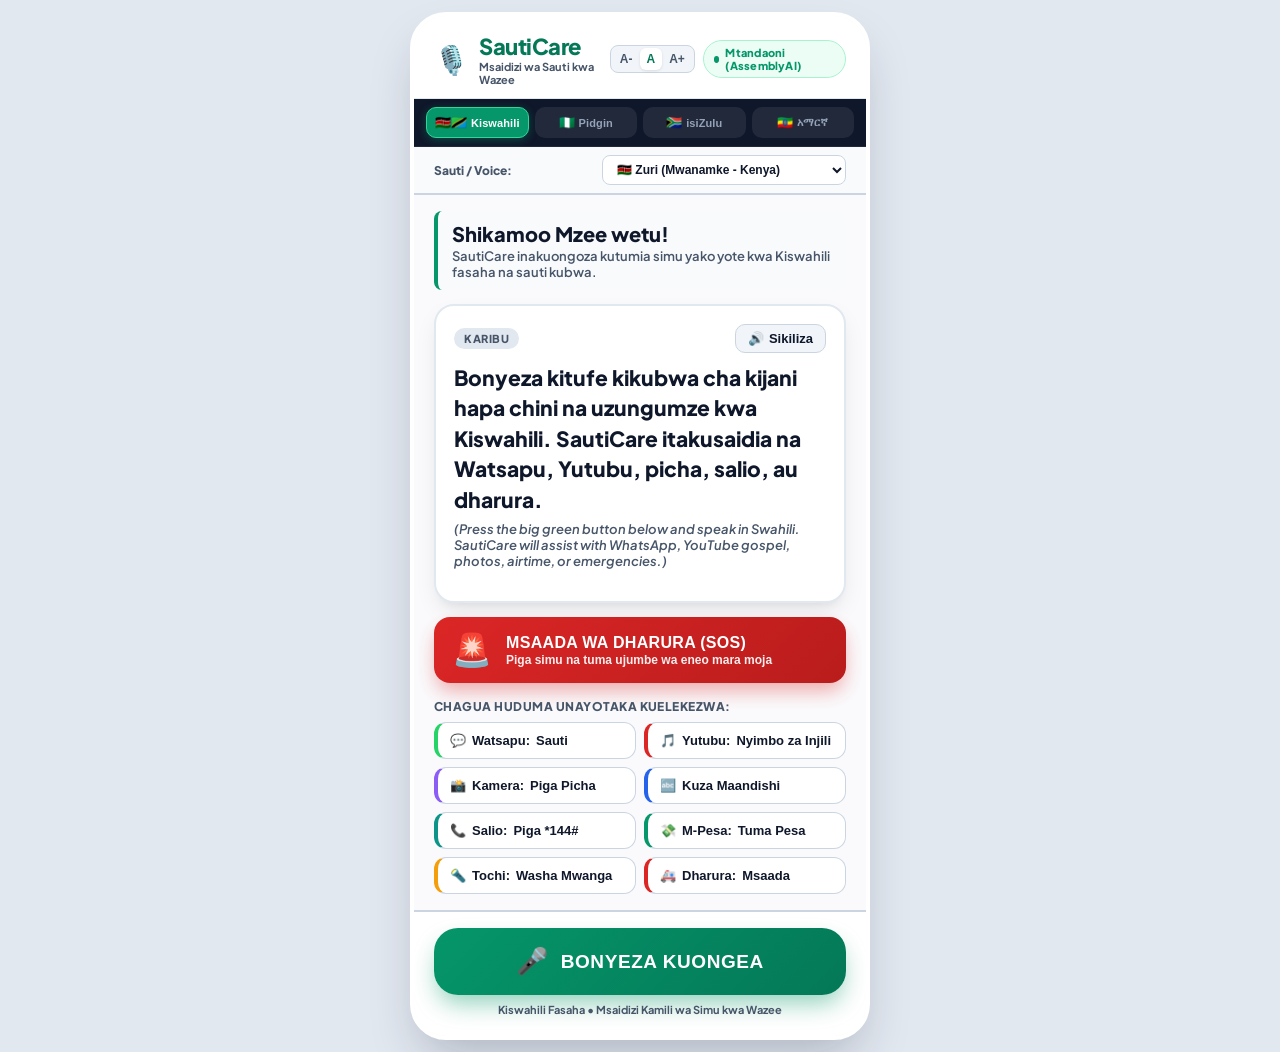
==== commit 04ff4a3e: "Add Pan-African multilingual support: Kiswahili, Nigerian Pidgin, isiZulu, and Amharic" ====
--- a/static/index.html
+++ b/static/index.html
@@ -5,6 +5,14 @@
   <meta name="viewport" content="width=device-width, initial-scale=1.0, maximum-scale=1.0, user-scalable=no">
   <title>SautiCare - Msaidizi wa Wazee wa Sauti</title>
   <link rel="stylesheet" href="/static/style.css">
+  <link rel="manifest" href="/manifest.json">
+  <meta name="theme-color" content="#059669">
+  <meta name="mobile-web-app-capable" content="yes">
+  <meta name="apple-mobile-web-app-capable" content="yes">
+  <meta name="apple-mobile-web-app-status-bar-style" content="default">
+  <meta name="apple-mobile-web-app-title" content="SautiCare">
+  <link rel="apple-touch-icon" href="/static/icon-192.png">
+  <link rel="icon" type="image/svg+xml" href="/static/icon.svg">
   <link rel="preconnect" href="https://fonts.googleapis.com">
   <link rel="preconnect" href="https://fonts.gstatic.com" crossorigin>
   <link href="https://fonts.googleapis.com/css2?family=Plus+Jakarta+Sans:wght@500;700;800;900&display=swap" rel="stylesheet">
@@ -34,14 +42,44 @@
       </div>
     </header>
 
-    <!-- Voice Selection Toolbar (Pure Swahili - Zero English) -->
+    <!-- PWA Install Prompt Banner (Visible on mobile when installable) -->
+    <div id="pwa-install-banner" class="pwa-banner hidden">
+      <div class="pwa-info">
+        <span class="pwa-icon">📲</span>
+        <div>
+          <strong>Weka SautiCare Kwenye Simu</strong>
+          <small>Bonyeza hapa iwe kama programu ya kawaida</small>
+        </div>
+      </div>
+      <button id="btn-install-pwa" class="btn-install">Weka Sasa</button>
+    </div>
+
+    <!-- Pan-African Regional Language Switcher -->
+    <div class="lang-switcher-bar">
+      <div class="lang-tabs" role="tablist">
+        <button class="lang-tab active" data-lang="sw" role="tab" aria-selected="true" title="East Africa">
+          <span class="tab-flag">🇰🇪🇹🇿</span> <span class="tab-name">Kiswahili</span>
+        </button>
+        <button class="lang-tab" data-lang="ng" role="tab" aria-selected="false" title="West Africa">
+          <span class="tab-flag">🇳🇬</span> <span class="tab-name">Pidgin</span>
+        </button>
+        <button class="lang-tab" data-lang="zu" role="tab" aria-selected="false" title="Southern Africa">
+          <span class="tab-flag">🇿🇦</span> <span class="tab-name">isiZulu</span>
+        </button>
+        <button class="lang-tab" data-lang="am" role="tab" aria-selected="false" title="Horn of Africa">
+          <span class="tab-flag">🇪🇹</span> <span class="tab-name">አማርኛ</span>
+        </button>
+      </div>
+    </div>
+
+    <!-- Voice Selection Toolbar -->
     <div class="voice-toolbar">
-      <label for="voice-select" class="voice-label">Chagua Sauti:</label>
-      <select id="voice-select" class="voice-dropdown" aria-label="Chagua sauti ya Kiswahili">
-        <option value="sw-ke-zuri" selected>🇰🇪 Zuri (Sauti ya Kike - Kenya)</option>
-        <option value="sw-ke-rafiki">🇰🇪 Rafiki (Sauti ya Kiume - Kenya)</option>
-        <option value="sw-tz-daudi">🇹🇿 Daudi (Sauti ya Kiume - Tanzania)</option>
-        <option value="sw-tz-rehema">🇹🇿 Rehema (Sauti ya Kike - Tanzania)</option>
+      <label for="voice-select" class="voice-label" id="voice-label">Sauti / Voice:</label>
+      <select id="voice-select" class="voice-dropdown" aria-label="Chagua sauti">
+        <option value="sw-ke-zuri" selected>🇰🇪 Zuri (Mwanamke - Kenya)</option>
+        <option value="sw-ke-rafiki">🇰🇪 Rafiki (Mwanaume - Kenya)</option>
+        <option value="sw-tz-daudi">🇹🇿 Daudi (Mwanaume - Tanzania)</option>
+        <option value="sw-tz-rehema">🇹🇿 Rehema (Mwanamke - Tanzania)</option>
       </select>
     </div>
 
@@ -58,7 +96,7 @@
         <div class="card-header">
           <span id="card-badge" class="card-badge">KARIBU</span>
           <button id="btn-replay-audio" class="speaker-btn" title="Sikiliza Tena kwa Sauti Kubwa" aria-label="Sikiliza tena">
-            🔊 <span class="speaker-label">Sikiliza</span>
+            🔊 <span class="speaker-label" id="speaker-label">Sikiliza</span>
           </button>
         </div>
         <p id="swahili-reply" class="swahili-text">
@@ -75,16 +113,16 @@
         <button id="btn-emergency-sos" class="btn-sos" aria-label="Bonyeza hapa kwa msaada wa haraka wa dharura">
           <span class="sos-icon">🚨</span>
           <div class="sos-text">
-            <strong>MSAADA WA DHARURA (SOS)</strong>
-            <small>Piga simu na tuma ujumbe wa eneo mara moja</small>
+            <strong id="sos-title">MSAADA WA DHARURA (SOS)</strong>
+            <small id="sos-sub">Piga simu na tuma ujumbe wa eneo mara moja</small>
           </div>
         </button>
       </section>
 
       <!-- Everyday Smartphone Features (Grouped for African Elders) -->
       <section class="quick-scenarios">
-        <div class="scenarios-title">Chagua huduma unayotaka kuelekezwa:</div>
-        <div class="pills-grid">
+        <div class="scenarios-title" id="scenarios-title">Chagua huduma unayotaka kuelekezwa:</div>
+        <div class="pills-grid" id="pills-grid">
           <button class="pill-btn app-pill-wa" data-query="Nataka kutuma ujumbe wa sauti kwa Watsapu">
             💬 <strong>Watsapu:</strong> Sauti
           </button>
--- a/static/style.css
+++ b/static/style.css
@@ -177,6 +177,115 @@
   background-color: currentColor;
 }
 
+/* PWA Install Banner */
+.pwa-banner {
+  background: linear-gradient(135deg, #ECFDF5 0%, #D1FAE5 100%);
+  border-bottom: 2px solid #A7F3D0;
+  padding: 10px 18px;
+  display: flex;
+  align-items: center;
+  justify-content: space-between;
+  gap: 12px;
+}
+
+.pwa-banner.hidden {
+  display: none;
+}
+
+.pwa-info {
+  display: flex;
+  align-items: center;
+  gap: 10px;
+}
+
+.pwa-icon {
+  font-size: 24px;
+}
+
+.pwa-info strong {
+  display: block;
+  font-size: 13px;
+  font-weight: 800;
+  color: var(--primary-dark);
+}
+
+.pwa-info small {
+  font-size: 11px;
+  color: var(--text-muted);
+  font-weight: 600;
+}
+
+.btn-install {
+  background: var(--primary);
+  color: #FFFFFF;
+  border: none;
+  padding: 6px 14px;
+  border-radius: 20px;
+  font-size: 12px;
+  font-weight: 800;
+  cursor: pointer;
+  box-shadow: 0 2px 6px rgba(5, 150, 105, 0.3);
+  transition: transform 0.15s;
+}
+
+.btn-install:hover {
+  background: var(--primary-dark);
+  transform: scale(1.05);
+}
+
+/* Pan-African Regional Language Switcher */
+.lang-switcher-bar {
+  background: #0F172A;
+  padding: 8px 12px;
+  border-bottom: 1px solid #1E293B;
+}
+
+.lang-tabs {
+  display: flex;
+  gap: 6px;
+  width: 100%;
+  justify-content: space-between;
+}
+
+.lang-tab {
+  flex: 1;
+  background: rgba(255, 255, 255, 0.08);
+  border: 1.5px solid transparent;
+  color: #94A3B8;
+  padding: 7px 4px;
+  border-radius: 10px;
+  font-size: 11px;
+  font-weight: 800;
+  display: flex;
+  align-items: center;
+  justify-content: center;
+  gap: 4px;
+  cursor: pointer;
+  transition: all 0.2s ease;
+  white-space: nowrap;
+}
+
+.lang-tab:hover {
+  background: rgba(255, 255, 255, 0.15);
+  color: #FFFFFF;
+}
+
+.lang-tab.active {
+  background: #059669;
+  border-color: #34D399;
+  color: #FFFFFF;
+  box-shadow: 0 2px 8px rgba(5, 150, 105, 0.4);
+}
+
+.lang-tab .tab-flag {
+  font-size: 13px;
+}
+
+.lang-tab .tab-name {
+  font-weight: 800;
+  letter-spacing: 0.01em;
+}
+
 /* Voice Selection Toolbar */
 .voice-toolbar {
   background: #F8FAFC;
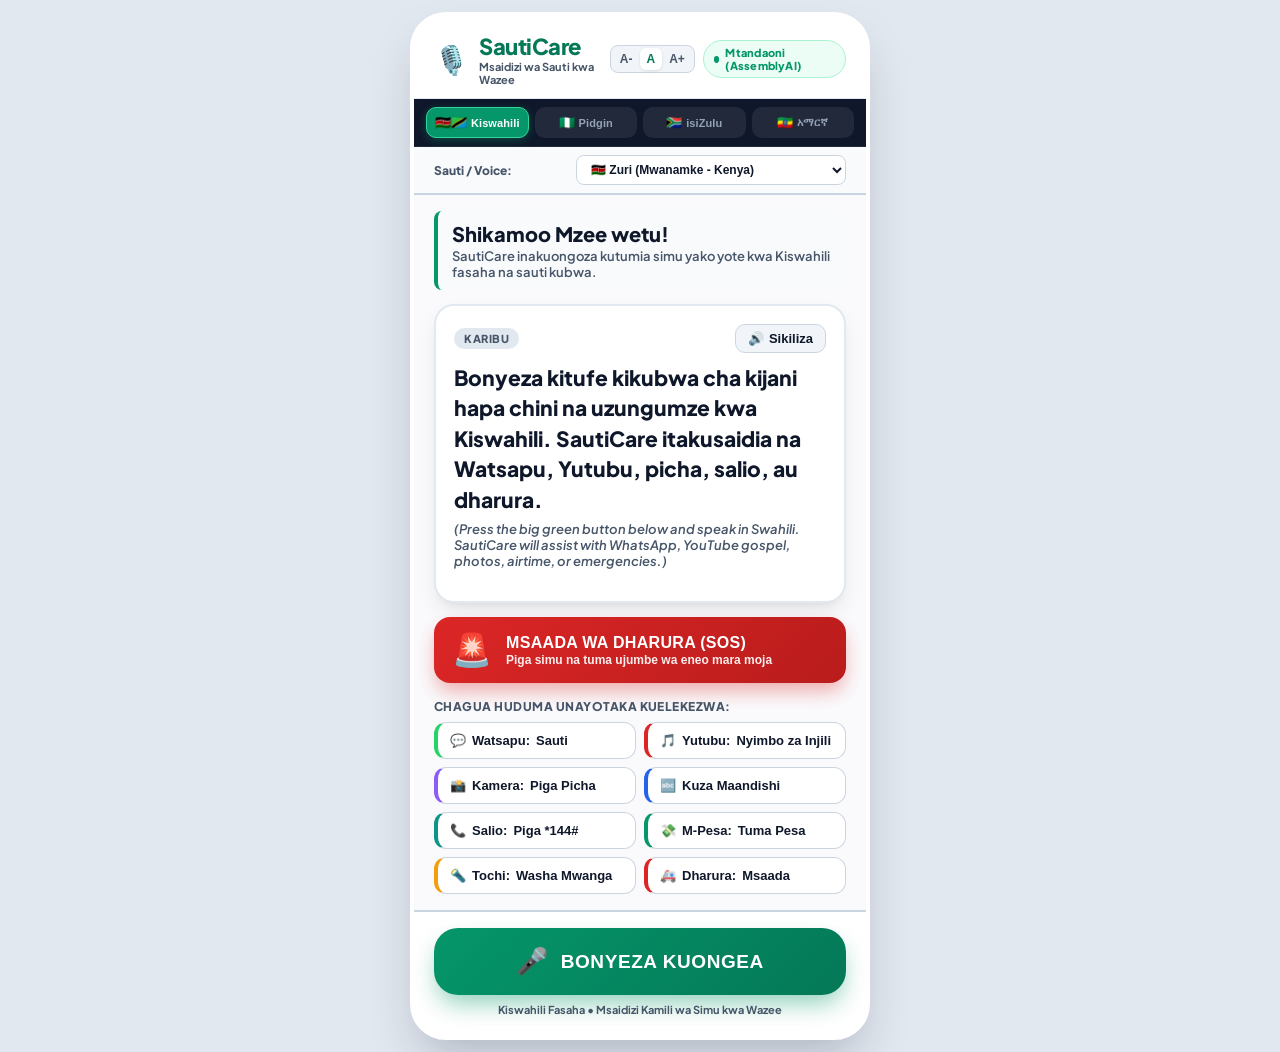
==== commit 5660391f: "Fix Pan-African language selection: SW cache v2, optgroups for all voices, and multilingual STT" ====
--- a/static/index.html
+++ b/static/index.html
@@ -4,7 +4,7 @@
   <meta charset="UTF-8">
   <meta name="viewport" content="width=device-width, initial-scale=1.0, maximum-scale=1.0, user-scalable=no">
   <title>SautiCare - Msaidizi wa Wazee wa Sauti</title>
-  <link rel="stylesheet" href="/static/style.css">
+  <link rel="stylesheet" href="/static/style.css?v=2.2">
   <link rel="manifest" href="/manifest.json">
   <meta name="theme-color" content="#059669">
   <meta name="mobile-web-app-capable" content="yes">
@@ -76,10 +76,24 @@
     <div class="voice-toolbar">
       <label for="voice-select" class="voice-label" id="voice-label">Sauti / Voice:</label>
       <select id="voice-select" class="voice-dropdown" aria-label="Chagua sauti">
-        <option value="sw-ke-zuri" selected>🇰🇪 Zuri (Mwanamke - Kenya)</option>
-        <option value="sw-ke-rafiki">🇰🇪 Rafiki (Mwanaume - Kenya)</option>
-        <option value="sw-tz-daudi">🇹🇿 Daudi (Mwanaume - Tanzania)</option>
-        <option value="sw-tz-rehema">🇹🇿 Rehema (Mwanamke - Tanzania)</option>
+        <optgroup label="🇰🇪 🇹🇿 Afrika Mashariki (Kiswahili)">
+          <option value="sw-ke-zuri" selected>🇰🇪 Zuri (Mwanamke - Kenya)</option>
+          <option value="sw-ke-rafiki">🇰🇪 Rafiki (Mwanaume - Kenya)</option>
+          <option value="sw-tz-daudi">🇹🇿 Daudi (Mwanaume - Tanzania)</option>
+          <option value="sw-tz-rehema">🇹🇿 Rehema (Mwanamke - Tanzania)</option>
+        </optgroup>
+        <optgroup label="🇳🇬 Afrika ya Magharibi (Nigerian Pidgin)">
+          <option value="ng-ezinne">🇳🇬 Ezinne (Female - Nigeria)</option>
+          <option value="ng-abeo">🇳🇬 Abeo (Male - Nigeria)</option>
+        </optgroup>
+        <optgroup label="🇿🇦 Afrika ya Kusini (isiZulu)">
+          <option value="zu-thando">🇿🇦 Thando (Owesifazane - South Africa)</option>
+          <option value="zu-themba">🇿🇦 Themba (Owesilisa - South Africa)</option>
+        </optgroup>
+        <optgroup label="🇪🇹 Pembe ya Afrika (Amharic / አማርኛ)">
+          <option value="am-mekdes">🇪🇹 መቅደስ (ሴት - Ethiopia)</option>
+          <option value="am-ameha">🇪🇹 አመሃ (ወንድ - Ethiopia)</option>
+        </optgroup>
       </select>
     </div>
 
@@ -171,6 +185,6 @@
   </div>
 
   <audio id="native-audio-player" preload="auto"></audio>
-  <script src="/static/app.js"></script>
+  <script src="/static/app.js?v=2.2"></script>
 </body>
 </html>
